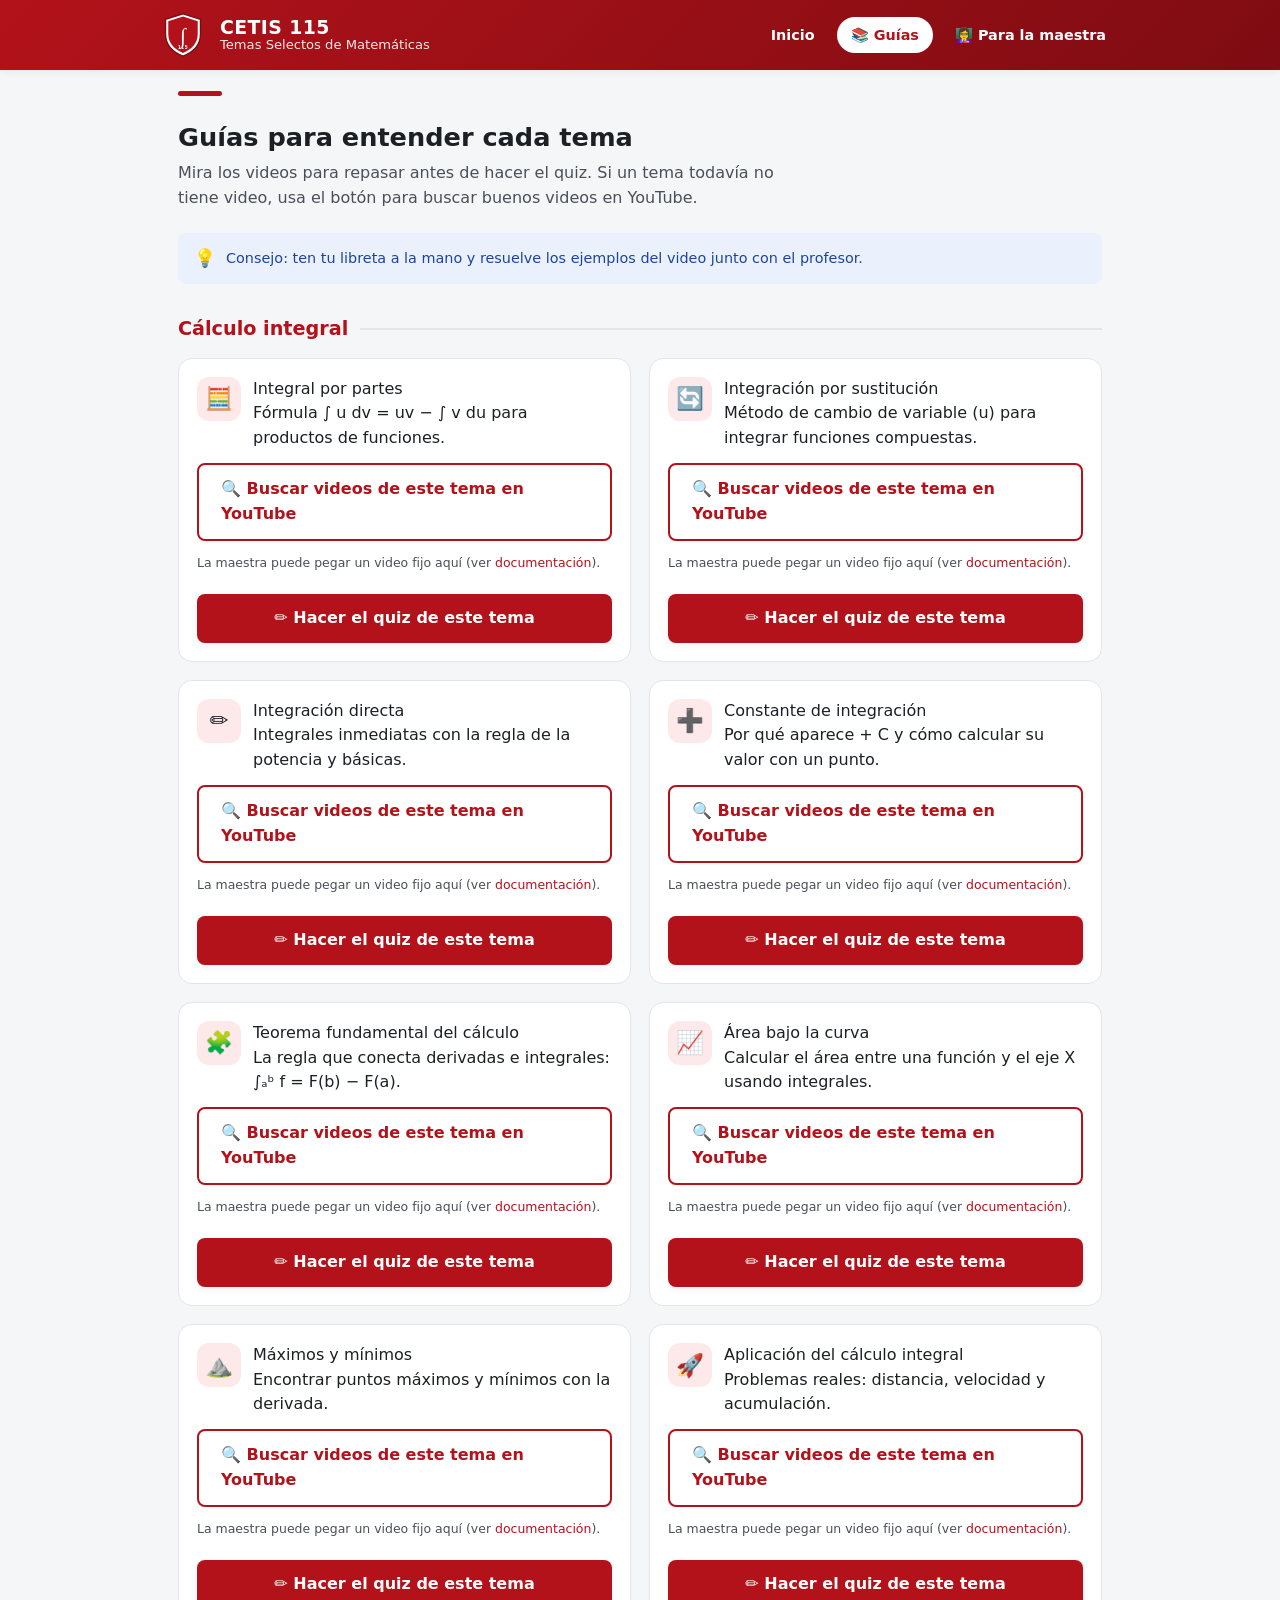
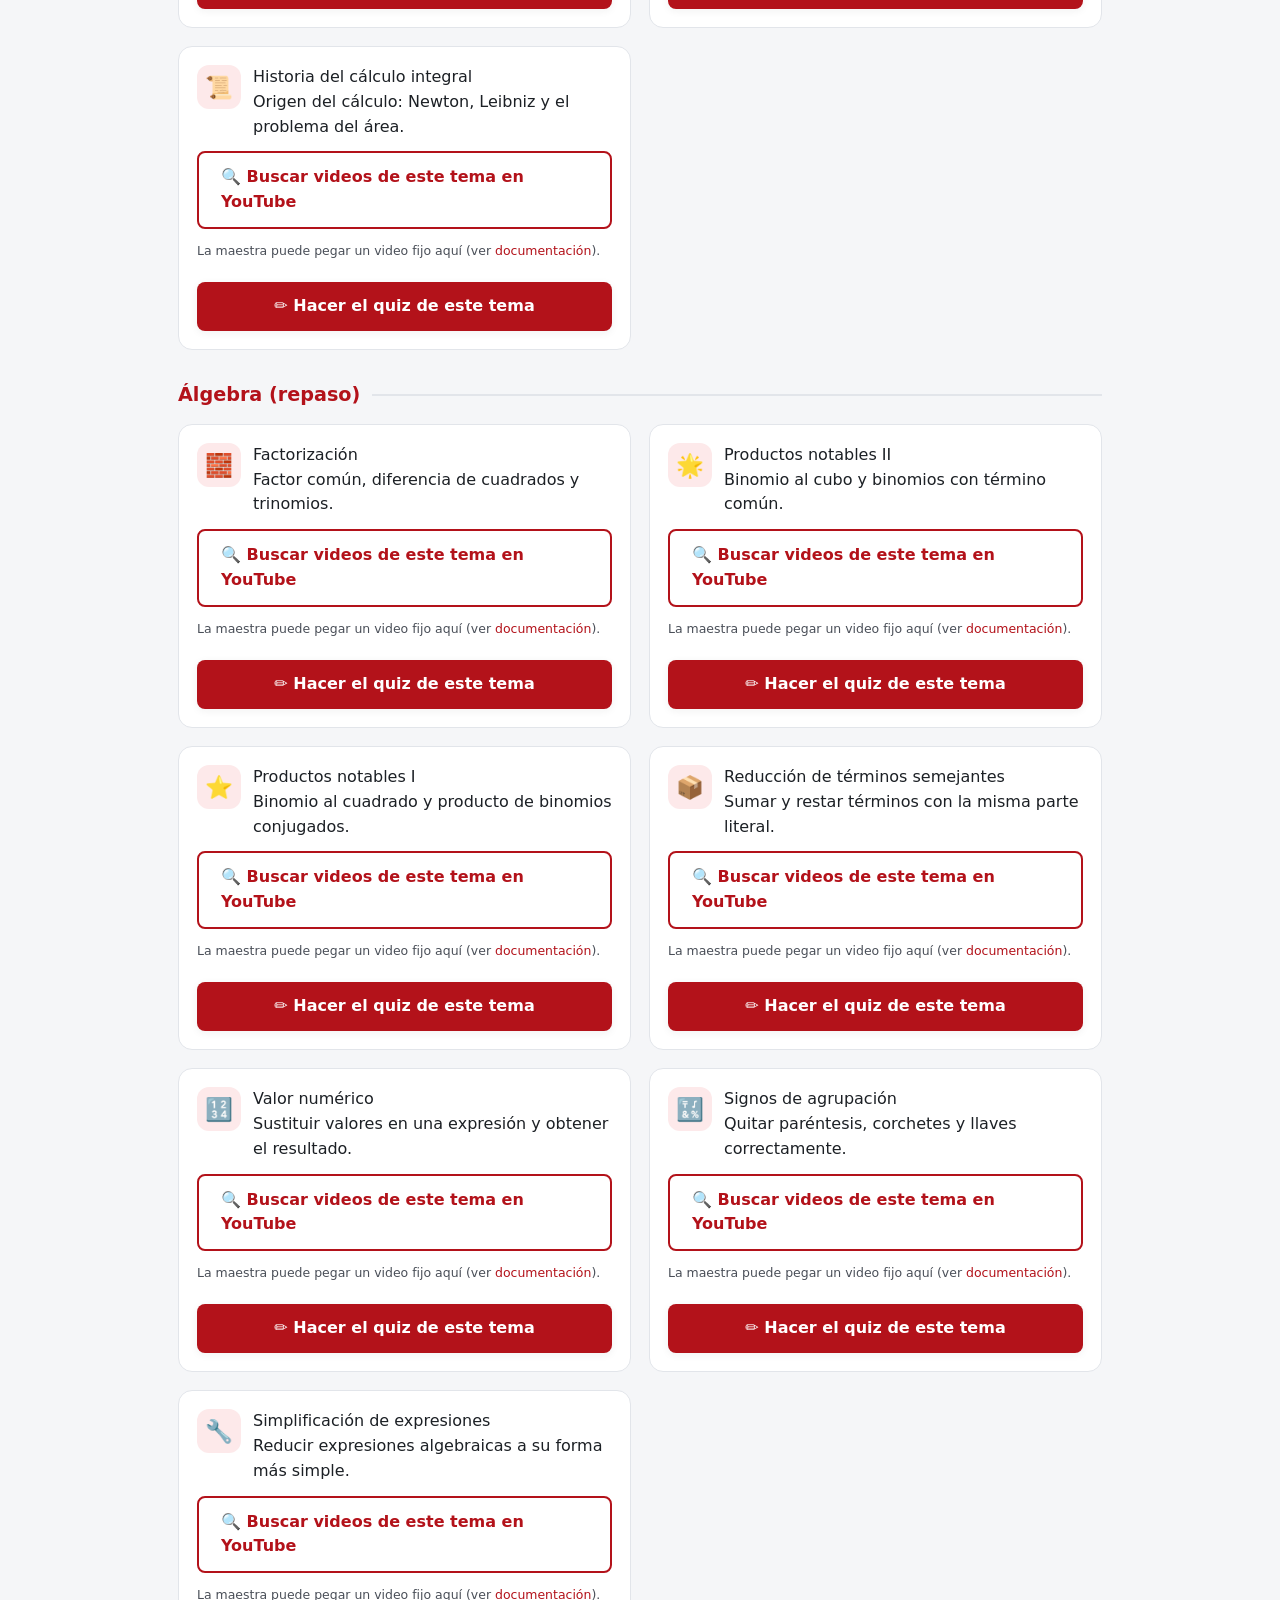
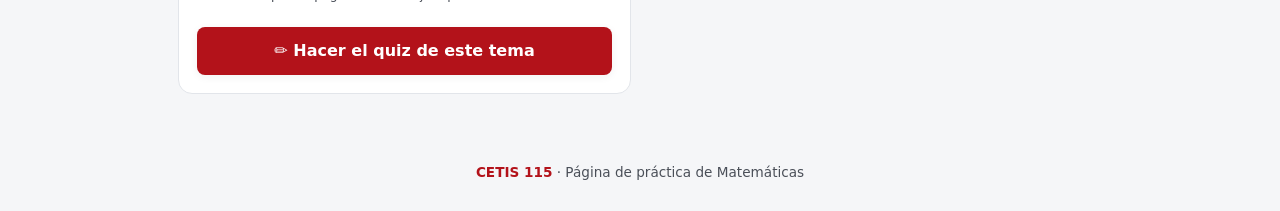
==== pages/guias.html @ 58df0586 "primer commit" ====
<!DOCTYPE html>
<html lang="es">
<head>
  <meta charset="UTF-8">
  <meta name="viewport" content="width=device-width, initial-scale=1.0">
  <title>Guías y videos · CETIS 115</title>
  <link rel="icon" href="../assets/img/logo-cetis.svg">
  <link rel="stylesheet" href="../assets/css/variables.css">
  <link rel="stylesheet" href="../assets/css/base.css">
  <link rel="stylesheet" href="../assets/css/components.css">
  <link rel="stylesheet" href="../assets/css/paginas.css">
</head>
<body>

  <header class="encabezado">
    <div class="contenedor barra">
      <img class="logo" src="../assets/img/logo-cetis.svg" alt="Logo CETIS 115">
      <div class="titulos">
        <div class="nombre-escuela">CETIS 115</div>
        <div class="subtitulo">Temas Selectos de Matemáticas</div>
      </div>
      <nav>
        <a href="../index.html">Inicio</a>
        <a href="guias.html" class="activo">📚 Guías</a>
        <a href="maestra.html">👩‍🏫 Para la maestra</a>
      </nav>
    </div>
  </header>

  <main class="contenedor">
    <div class="titulo-seccion"><span class="marca-roja"></span><br>Guías para entender cada tema</div>
    <p class="subtexto-seccion">Mira los videos para repasar antes de hacer el quiz. Si un tema
       todavía no tiene video, usa el botón para buscar buenos videos en YouTube.</p>

    <div class="aviso aviso-info mt-1" style="margin-bottom:20px">
      <span class="icono">💡</span>
      <span>Consejo: ten tu libreta a la mano y resuelve los ejemplos del video junto con el profesor.</span>
    </div>

    <div id="lista-guias"><!-- se llena con guias.js --></div>
  </main>

  <footer class="pie">
    <p><strong>CETIS 115</strong> · Página de práctica de Matemáticas</p>
  </footer>

  <script src="../assets/js/core/utils.js"></script>
  <script src="../assets/js/core/seguridad.js"></script>
  <script src="../assets/js/core/topics.js"></script>
  <script src="../assets/js/paginas/guias.js"></script>
</body>
</html>
---- assets/css/variables.css ----
/* ===================================================================
   VARIABLES DE DISEÑO — Tema CETIS 115 (rojo y blanco)
   Aquí se cambian TODOS los colores y medidas del sitio.
   Si quieres cambiar el rojo, solo cambia --rojo-cetis.
   =================================================================== */

:root {
  /* ---- Colores institucionales CETIS 115 ---- */
  --rojo-cetis: #B3121A;      /* rojo principal */
  --rojo-oscuro: #7E0C12;     /* rojo para sombras / hover */
  --rojo-claro: #E23A42;      /* rojo para acentos */
  --rojo-suave: #FDE9EA;      /* fondo rosado muy claro */

  --blanco: #FFFFFF;
  --gris-fondo: #F5F6F8;      /* fondo general de la página */
  --gris-borde: #E2E5EA;
  --gris-texto: #4A4F58;
  --negro-texto: #1C2025;

  /* ---- Colores de estado ---- */
  --verde-ok: #1E9E5A;        /* respuesta correcta */
  --verde-suave: #E7F6EE;
  --rojo-error: #D23B3B;      /* respuesta incorrecta */
  --rojo-error-suave: #FBE9E9;
  --amarillo-aviso: #E0A100;
  --azul-info: #2563C9;

  /* ---- Tipografía ---- */
  --fuente: "Segoe UI", "Roboto", system-ui, -apple-system, sans-serif;
  --fuente-titulo: "Segoe UI", "Roboto", system-ui, sans-serif;

  /* ---- Medidas ---- */
  --radio: 14px;          /* esquinas redondeadas */
  --radio-chico: 8px;
  --sombra: 0 6px 22px rgba(28, 32, 37, 0.10);
  --sombra-suave: 0 2px 8px rgba(28, 32, 37, 0.06);
  --max-ancho: 960px;
  --transicion: 0.18s ease;
}
---- assets/css/base.css ----
/* ===================================================================
   ESTILOS BASE — reset y estructura general
   =================================================================== */

* { margin: 0; padding: 0; box-sizing: border-box; }

html { scroll-behavior: smooth; }

body {
  font-family: var(--fuente);
  color: var(--negro-texto);
  background: var(--gris-fondo);
  line-height: 1.55;
  min-height: 100vh;
  -webkit-font-smoothing: antialiased;
}

img { max-width: 100%; display: block; }
a { color: var(--rojo-cetis); text-decoration: none; }
a:hover { text-decoration: underline; }

/* ---- Contenedor central ---- */
.contenedor {
  width: 100%;
  max-width: var(--max-ancho);
  margin: 0 auto;
  padding: 0 18px;
}

/* ====================== ENCABEZADO ====================== */
.encabezado {
  background: var(--rojo-cetis);
  background: linear-gradient(135deg, var(--rojo-cetis), var(--rojo-oscuro));
  color: var(--blanco);
  box-shadow: var(--sombra-suave);
  position: sticky;
  top: 0;
  z-index: 50;
}
.encabezado .barra {
  display: flex;
  align-items: center;
  gap: 14px;
  padding: 12px 0;
}
.encabezado .logo { width: 46px; height: 46px; flex-shrink: 0; }
.encabezado .titulos { line-height: 1.1; }
.encabezado .titulos .nombre-escuela {
  font-size: 1.18rem;
  font-weight: 800;
  letter-spacing: 0.4px;
}
.encabezado .titulos .subtitulo {
  font-size: 0.82rem;
  opacity: 0.9;
}
.encabezado nav {
  margin-left: auto;
  display: flex;
  gap: 8px;
  flex-wrap: wrap;
}
.encabezado nav a {
  color: var(--blanco);
  padding: 7px 14px;
  border-radius: 999px;
  font-size: 0.9rem;
  font-weight: 600;
  transition: background var(--transicion);
}
.encabezado nav a:hover { background: rgba(255,255,255,0.18); text-decoration: none; }
.encabezado nav a.activo { background: var(--blanco); color: var(--rojo-cetis); }

/* ====================== PIE DE PÁGINA ====================== */
.pie {
  text-align: center;
  padding: 28px 18px;
  color: var(--gris-texto);
  font-size: 0.85rem;
  margin-top: 40px;
}
.pie strong { color: var(--rojo-cetis); }

/* ====================== TÍTULOS DE SECCIÓN ====================== */
.titulo-seccion {
  font-size: 1.6rem;
  font-weight: 800;
  color: var(--negro-texto);
  margin: 8px 0 4px;
}
.titulo-seccion .marca-roja {
  display: inline-block;
  width: 44px; height: 5px;
  background: var(--rojo-cetis);
  border-radius: 3px;
  margin-bottom: 10px;
}
.subtexto-seccion {
  color: var(--gris-texto);
  margin-bottom: 22px;
  max-width: 640px;
}

main { padding-top: 28px; padding-bottom: 20px; }

/* ---- Utilidades ---- */
.oculto { display: none !important; }
.centrado { text-align: center; }
.mt-1 { margin-top: 10px; } .mt-2 { margin-top: 20px; } .mt-3 { margin-top: 32px; }
---- assets/css/components.css ----
/* ===================================================================
   COMPONENTES REUTILIZABLES — botones, tarjetas, formularios, etc.
   =================================================================== */

/* ====================== BOTONES ====================== */
.btn {
  display: inline-flex;
  align-items: center;
  justify-content: center;
  gap: 8px;
  font-family: inherit;
  font-size: 1rem;
  font-weight: 700;
  padding: 12px 22px;
  border: none;
  border-radius: var(--radio-chico);
  cursor: pointer;
  transition: transform var(--transicion), background var(--transicion), box-shadow var(--transicion);
  text-decoration: none;
}
.btn:hover { text-decoration: none; transform: translateY(-1px); }
.btn:active { transform: translateY(0); }
.btn:disabled { opacity: 0.5; cursor: not-allowed; transform: none; }

.btn-principal { background: var(--rojo-cetis); color: var(--blanco); box-shadow: var(--sombra-suave); }
.btn-principal:hover { background: var(--rojo-oscuro); }

.btn-secundario { background: var(--blanco); color: var(--rojo-cetis); border: 2px solid var(--rojo-cetis); }
.btn-secundario:hover { background: var(--rojo-suave); }

.btn-claro { background: rgba(255,255,255,0.2); color: var(--blanco); }
.btn-claro:hover { background: rgba(255,255,255,0.32); }

.btn-grande { padding: 15px 30px; font-size: 1.08rem; }
.btn-bloque { width: 100%; }

/* ====================== TARJETAS ====================== */
.tarjeta {
  background: var(--blanco);
  border-radius: var(--radio);
  box-shadow: var(--sombra);
  padding: 24px;
}

/* ---- Cuadrícula de temas (página de inicio) ---- */
.grid-temas {
  display: grid;
  grid-template-columns: repeat(auto-fill, minmax(240px, 1fr));
  gap: 16px;
}
.tarjeta-tema {
  background: var(--blanco);
  border: 1px solid var(--gris-borde);
  border-radius: var(--radio);
  padding: 18px;
  display: flex;
  flex-direction: column;
  gap: 10px;
  cursor: pointer;
  transition: transform var(--transicion), box-shadow var(--transicion), border-color var(--transicion);
  text-decoration: none;
  color: inherit;
  position: relative;
  overflow: hidden;
}
.tarjeta-tema::before {
  content: "";
  position: absolute;
  left: 0; top: 0; bottom: 0;
  width: 6px;
  background: var(--rojo-cetis);
}
.tarjeta-tema:hover {
  transform: translateY(-3px);
  box-shadow: var(--sombra);
  border-color: var(--rojo-claro);
  text-decoration: none;
}
.tarjeta-tema .icono-tema {
  width: 46px; height: 46px;
  display: flex; align-items: center; justify-content: center;
  background: var(--rojo-suave);
  border-radius: 12px;
  font-size: 1.5rem;
}
.tarjeta-tema .nombre-tema { font-weight: 800; font-size: 1.05rem; line-height: 1.25; }
.tarjeta-tema .desc-tema { font-size: 0.85rem; color: var(--gris-texto); flex-grow: 1; }
.tarjeta-tema .pie-tema {
  display: flex; align-items: center; justify-content: space-between;
  font-size: 0.8rem; color: var(--gris-texto);
  border-top: 1px solid var(--gris-borde);
  padding-top: 10px;
}
.tarjeta-tema .num-preguntas {
  background: var(--rojo-suave); color: var(--rojo-cetis);
  font-weight: 700; padding: 2px 10px; border-radius: 999px;
}

/* ---- Separador de unidad ---- */
.titulo-unidad {
  display: flex; align-items: center; gap: 12px;
  font-size: 1.2rem; font-weight: 800; color: var(--rojo-cetis);
  margin: 30px 0 14px;
}
.titulo-unidad .linea { flex-grow: 1; height: 2px; background: var(--gris-borde); }

/* ====================== FORMULARIOS ====================== */
.campo { margin-bottom: 16px; }
.campo label { display: block; font-weight: 700; font-size: 0.9rem; margin-bottom: 6px; }
.campo input[type="text"],
.campo select {
  width: 100%;
  font-family: inherit;
  font-size: 1rem;
  padding: 12px 14px;
  border: 2px solid var(--gris-borde);
  border-radius: var(--radio-chico);
  background: var(--blanco);
  transition: border-color var(--transicion);
}
.campo input[type="text"]:focus,
.campo select:focus { outline: none; border-color: var(--rojo-cetis); }

/* ====================== INSIGNIAS / AVISOS ====================== */
.insignia {
  display: inline-flex; align-items: center; gap: 6px;
  font-size: 0.78rem; font-weight: 700;
  padding: 3px 10px; border-radius: 999px;
}
.insignia-roja { background: var(--rojo-suave); color: var(--rojo-cetis); }
.insignia-verde { background: var(--verde-suave); color: var(--verde-ok); }
.insignia-gris { background: var(--gris-borde); color: var(--gris-texto); }

.aviso {
  border-radius: var(--radio-chico);
  padding: 14px 16px;
  font-size: 0.9rem;
  display: flex; gap: 10px; align-items: flex-start;
}
.aviso-info { background: #EAF1FC; color: #1B459B; }
.aviso-amarillo { background: #FFF6E0; color: #8A6300; }
.aviso .icono { font-size: 1.1rem; line-height: 1.3; }

/* ====================== RESPONSIVO ====================== */
@media (max-width: 600px) {
  .encabezado .titulos .nombre-escuela { font-size: 1rem; }
  .encabezado nav { width: 100%; margin-left: 0; justify-content: center; margin-top: 6px; }
  .encabezado .barra { flex-wrap: wrap; }
  .titulo-seccion { font-size: 1.35rem; }
  .grid-temas { grid-template-columns: 1fr; }
}
---- assets/css/paginas.css ----
/* ===================================================================
   ESTILOS DE PÁGINAS · Inicio (hero), Guías y Panel de la maestra
   =================================================================== */

/* ====================== HERO (inicio) ====================== */
.hero {
  background: linear-gradient(135deg, var(--rojo-cetis), var(--rojo-oscuro));
  color: var(--blanco);
  border-radius: var(--radio);
  padding: 36px 30px;
  margin-bottom: 26px;
  display: flex; align-items: center; gap: 24px;
  box-shadow: var(--sombra);
}
.hero .hero-texto { flex: 1; }
.hero h1 { font-size: 2rem; font-weight: 800; line-height: 1.15; }
.hero p { opacity: 0.95; margin-top: 8px; max-width: 540px; }
.hero .hero-acciones { margin-top: 18px; display: flex; gap: 10px; flex-wrap: wrap; }
.hero .hero-logo { width: 120px; flex-shrink: 0; }

.buscador-caja { position: relative; margin: 4px 0 22px; }
.buscador-caja input {
  width: 100%; font-size: 1rem; padding: 14px 16px 14px 44px;
  border: 2px solid var(--gris-borde); border-radius: 999px; background: var(--blanco);
}
.buscador-caja input:focus { outline: none; border-color: var(--rojo-cetis); }
.buscador-caja .lupa { position: absolute; left: 16px; top: 50%; transform: translateY(-50%); opacity: .5; }

/* ====================== GUÍAS ====================== */
.grid-guias { display: grid; grid-template-columns: repeat(auto-fill, minmax(300px, 1fr)); gap: 18px; }
.guia-card {
  background: var(--blanco); border: 1px solid var(--gris-borde);
  border-radius: var(--radio); padding: 18px; display: flex; flex-direction: column; gap: 12px;
  transition: box-shadow var(--transicion);
}
.guia-card.resaltado { border-color: var(--rojo-cetis); box-shadow: 0 0 0 3px var(--rojo-suave); }
.guia-cabecera { display: flex; gap: 12px; align-items: flex-start; }
.guia-cabecera .icono-tema { width: 44px; height: 44px; font-size: 1.4rem; flex-shrink: 0;
  display: flex; align-items: center; justify-content: center; background: var(--rojo-suave); border-radius: 12px; }
.video-embed { position: relative; padding-bottom: 56.25%; height: 0; border-radius: var(--radio-chico); overflow: hidden; background:#000; }
.video-embed iframe { position: absolute; top: 0; left: 0; width: 100%; height: 100%; border: 0; }
.nota-video { font-size: 0.78rem; color: var(--gris-texto); }

/* ====================== PANEL MAESTRA ====================== */
.aviso-verde-fuerte { background: var(--verde-suave); color: #14653A; border: 1px solid var(--verde-ok);
  border-radius: var(--radio-chico); padding: 14px 16px; display: flex; gap: 10px; }
.aviso-rojo-fuerte { background: var(--rojo-error-suave); color: #8A1C1C; border: 1px solid var(--rojo-error);
  border-radius: var(--radio-chico); padding: 14px 16px; display: flex; gap: 10px; }
.aviso-verde-fuerte .icono, .aviso-rojo-fuerte .icono { font-size: 1.2rem; }

.grid-2 { display: grid; grid-template-columns: 1fr 1fr; gap: 14px; }
.btn-mini { padding: 5px 12px; font-size: 0.82rem; }

table.tabla-temas { width: 100%; border-collapse: collapse; margin-top: 8px; }
table.tabla-temas td { padding: 9px 8px; border-bottom: 1px solid var(--gris-borde); font-size: 0.92rem; }
table.tabla-temas td:nth-child(2), table.tabla-temas td:nth-child(3) { text-align: center; width: 70px; }
table.tabla-temas tr.fila-unidad td { background: var(--rojo-suave); color: var(--rojo-cetis); font-weight: 800; font-size: 0.82rem; text-transform: uppercase; letter-spacing: .5px; }

.paso { display: flex; gap: 14px; margin-bottom: 14px; }
.paso .num { width: 32px; height: 32px; flex-shrink: 0; background: var(--rojo-cetis); color: #fff;
  border-radius: 50%; display: flex; align-items: center; justify-content: center; font-weight: 800; }
.paso .txt { font-size: 0.95rem; }

@media (max-width: 600px) {
  .hero { flex-direction: column; text-align: center; padding: 26px 20px; }
  .hero .hero-logo { width: 90px; }
  .hero h1 { font-size: 1.5rem; }
  .grid-2 { grid-template-columns: 1fr; }
}
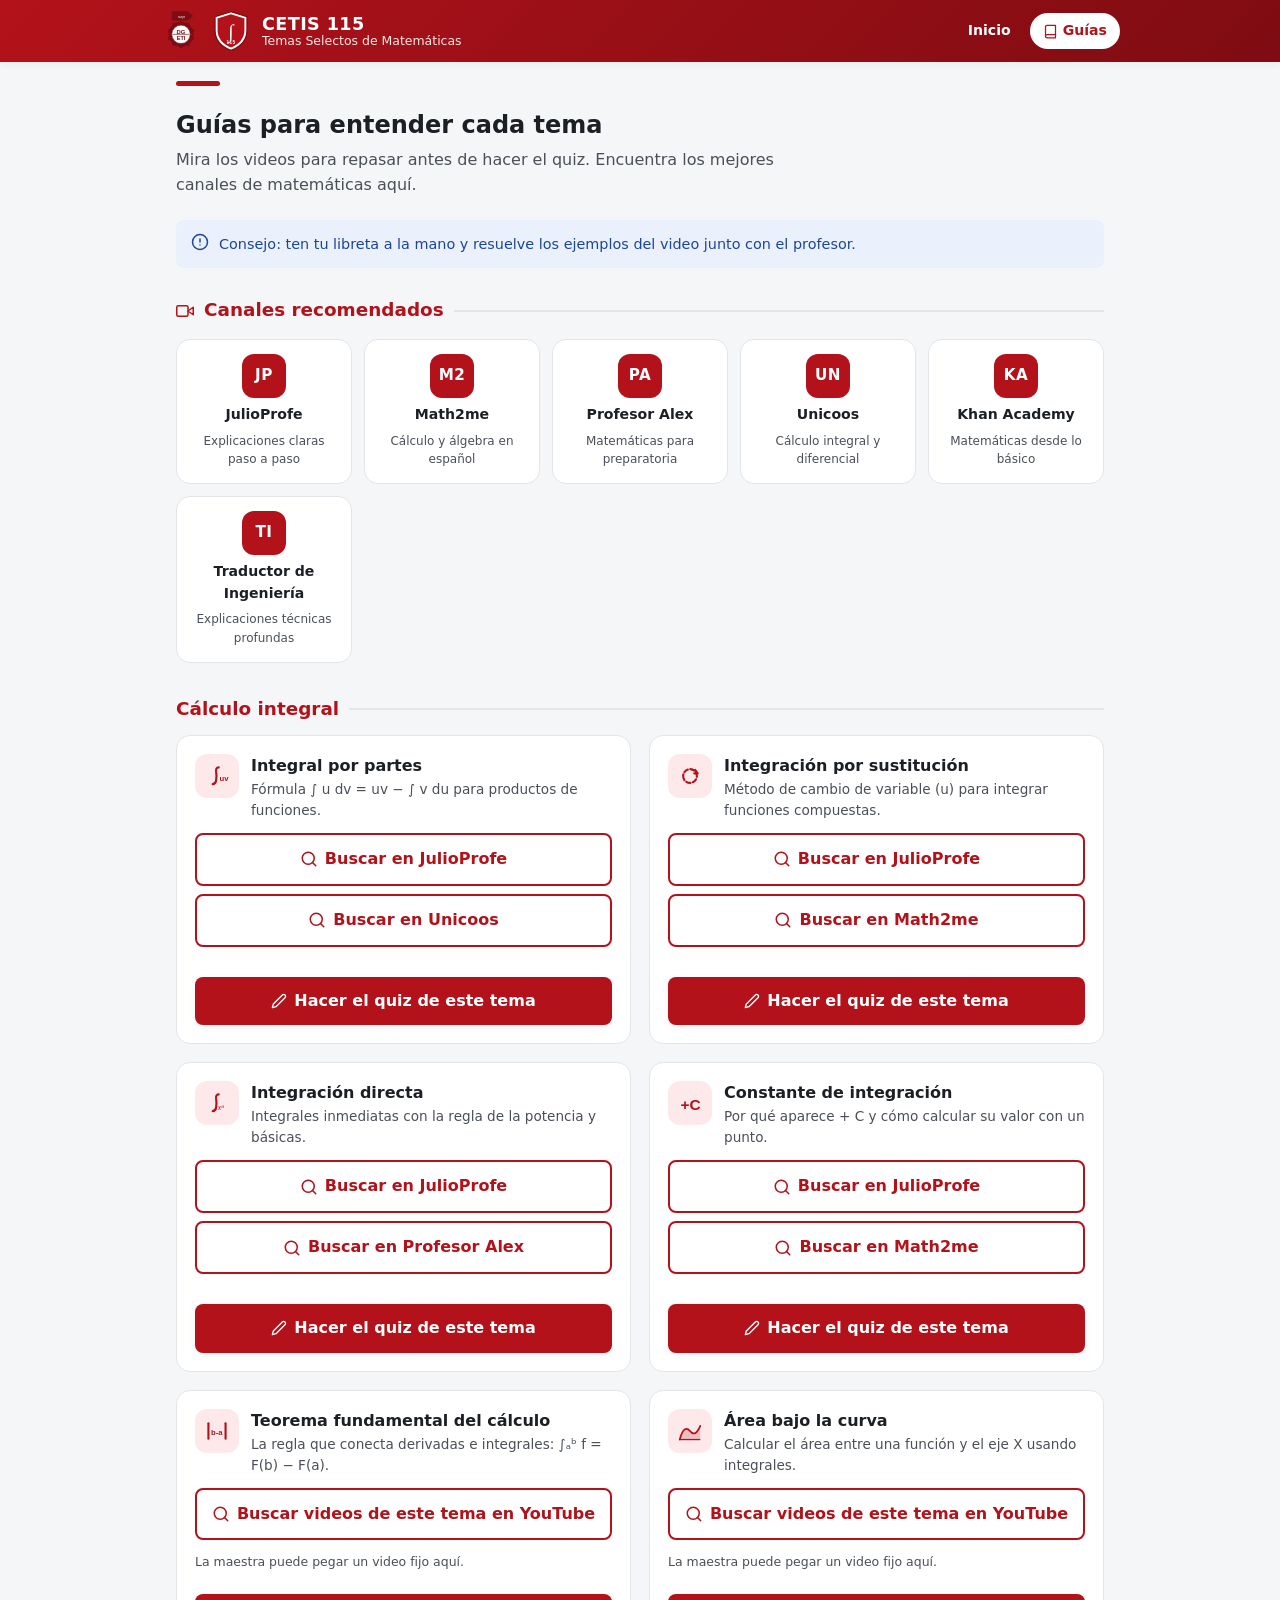
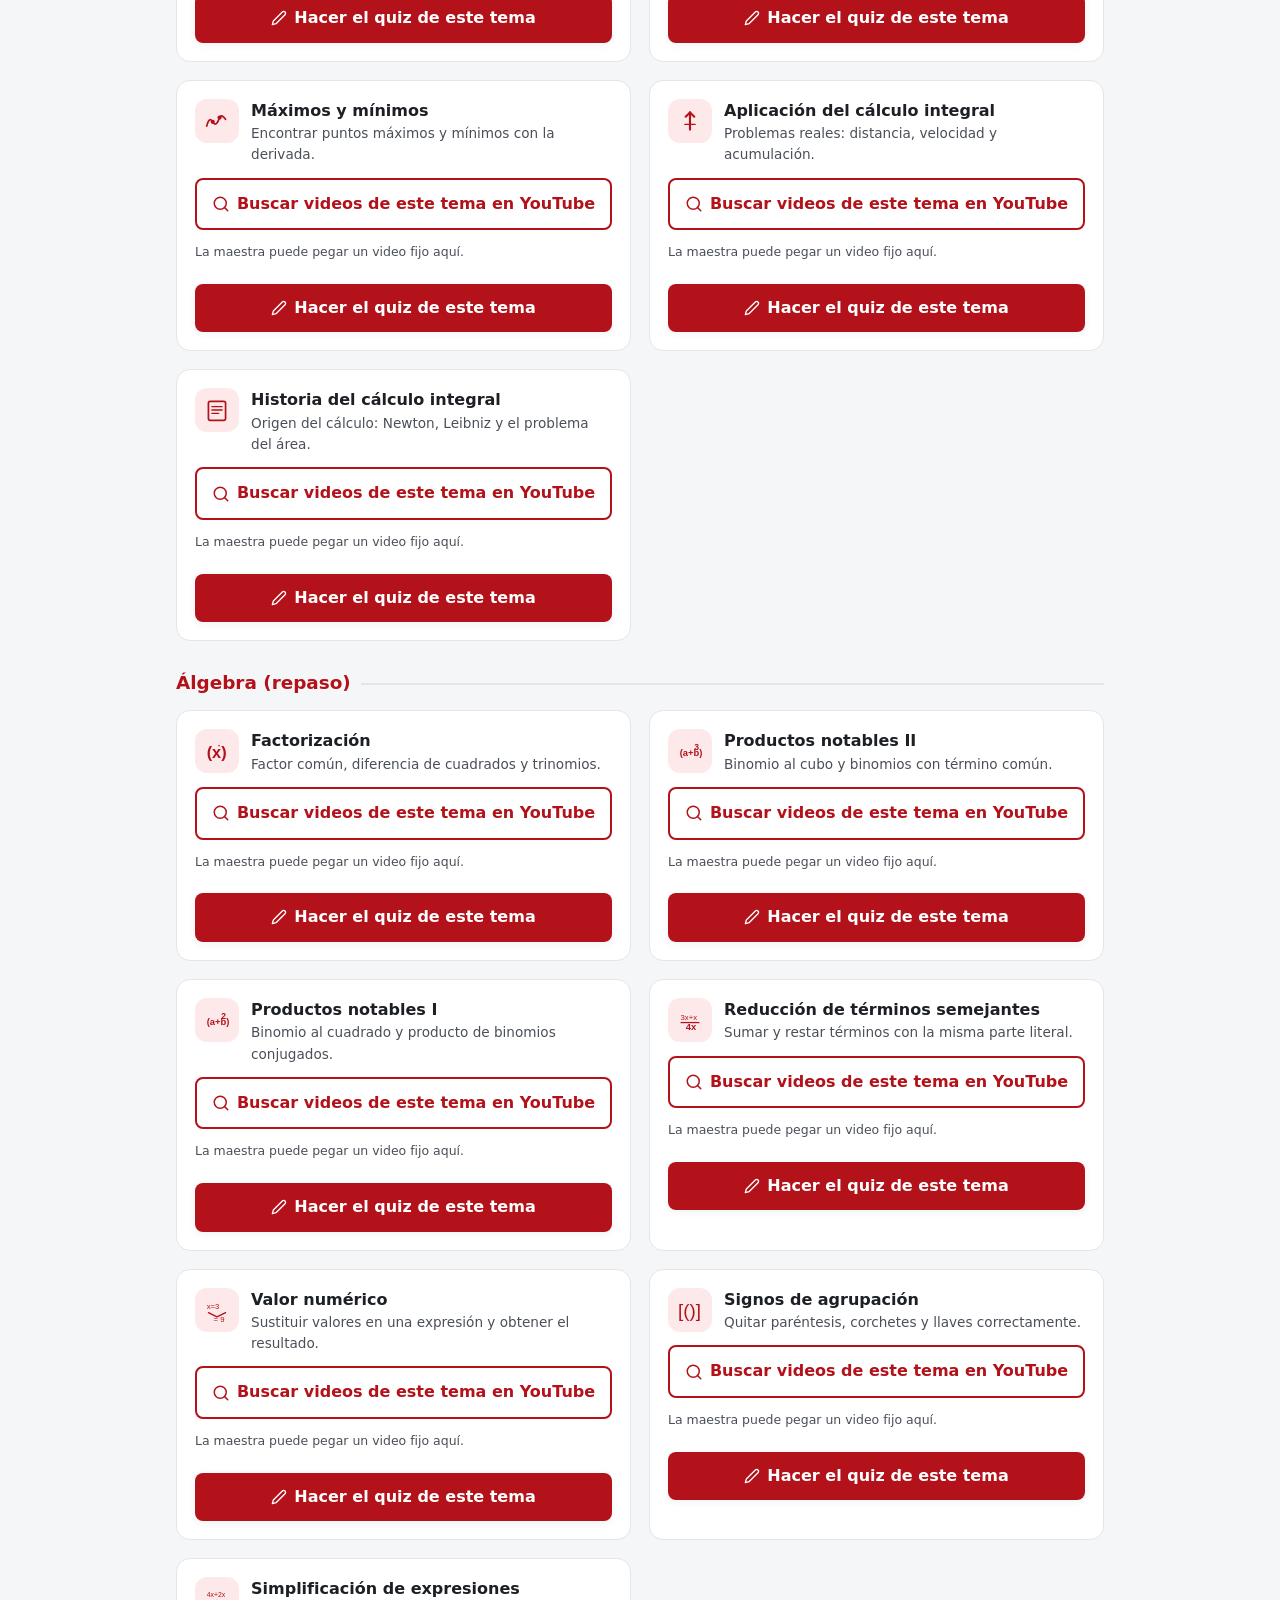
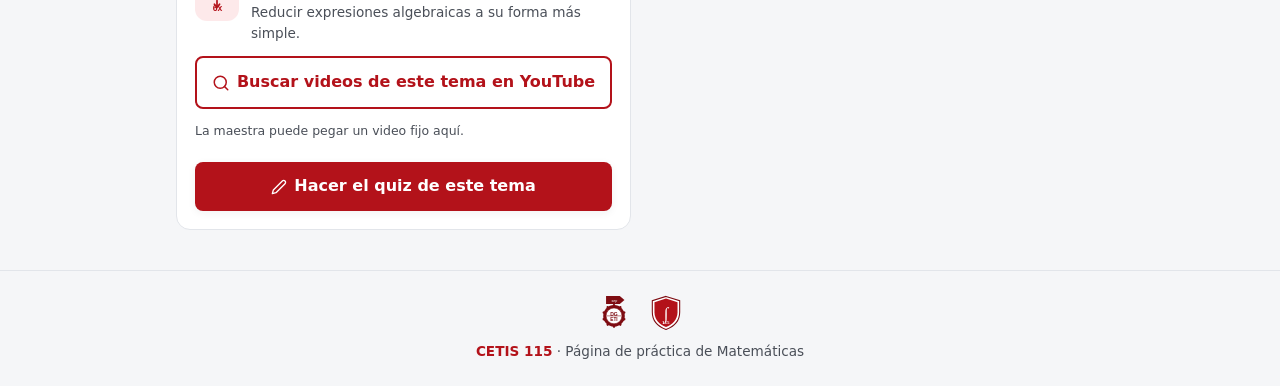
==== commit f018595f: "fix: anti imágenes obsenass" ====
--- a/pages/guias.html
+++ b/pages/guias.html
@@ -14,36 +14,88 @@
 
   <header class="encabezado">
     <div class="contenedor barra">
-      <img class="logo" src="../assets/img/logo-cetis.svg" alt="Logo CETIS 115">
+      <div class="logos-header">
+        <img class="logo" src="../assets/img/logo-dgeti.svg" alt="Logo DGETI-SEP">
+        <img class="logo" src="../assets/img/logo-cetis.svg" alt="Logo CETIS 115">
+      </div>
       <div class="titulos">
         <div class="nombre-escuela">CETIS 115</div>
         <div class="subtitulo">Temas Selectos de Matemáticas</div>
       </div>
       <nav>
         <a href="../index.html">Inicio</a>
-        <a href="guias.html" class="activo">📚 Guías</a>
-        <a href="maestra.html">👩‍🏫 Para la maestra</a>
+        <a href="guias.html" class="activo">
+          <svg width="15" height="15" viewBox="0 0 24 24" fill="none" stroke="currentColor" stroke-width="2" stroke-linecap="round" stroke-linejoin="round" aria-hidden="true"><path d="M4 19.5A2.5 2.5 0 0 1 6.5 17H20"/><path d="M6.5 2H20v20H6.5A2.5 2.5 0 0 1 4 19.5v-15A2.5 2.5 0 0 1 6.5 2z"/></svg>
+          Guías
+        </a>
       </nav>
     </div>
   </header>
 
   <main class="contenedor">
     <div class="titulo-seccion"><span class="marca-roja"></span><br>Guías para entender cada tema</div>
-    <p class="subtexto-seccion">Mira los videos para repasar antes de hacer el quiz. Si un tema
-       todavía no tiene video, usa el botón para buscar buenos videos en YouTube.</p>
+    <p class="subtexto-seccion">Mira los videos para repasar antes de hacer el quiz. Encuentra los mejores canales de matemáticas aquí.</p>
 
     <div class="aviso aviso-info mt-1" style="margin-bottom:20px">
-      <span class="icono">💡</span>
+      <span class="icono-aviso">
+        <svg width="18" height="18" viewBox="0 0 24 24" fill="none" stroke="currentColor" stroke-width="2" stroke-linecap="round" stroke-linejoin="round" aria-hidden="true"><circle cx="12" cy="12" r="10"/><line x1="12" y1="8" x2="12" y2="12"/><line x1="12" y1="16" x2="12.01" y2="16"/></svg>
+      </span>
       <span>Consejo: ten tu libreta a la mano y resuelve los ejemplos del video junto con el profesor.</span>
     </div>
+
+    <!-- CANALES RECOMENDADOS -->
+    <section class="canales-section">
+      <div class="titulo-unidad">
+        <svg width="18" height="18" viewBox="0 0 24 24" fill="none" stroke="var(--rojo-cetis)" stroke-width="2" stroke-linecap="round" stroke-linejoin="round" aria-hidden="true"><polygon points="23 7 16 12 23 17 23 7"/><rect x="1" y="5" width="15" height="14" rx="2"/></svg>
+        Canales recomendados
+        <span class="linea"></span>
+      </div>
+      <div class="grid-canales">
+        <a class="canal-card" href="https://www.youtube.com/@julioprofe" target="_blank" rel="noopener">
+          <div class="canal-ico">JP</div>
+          <div class="canal-nombre">JulioProfe</div>
+          <div class="canal-desc">Explicaciones claras paso a paso</div>
+        </a>
+        <a class="canal-card" href="https://www.youtube.com/@math2me" target="_blank" rel="noopener">
+          <div class="canal-ico">M2</div>
+          <div class="canal-nombre">Math2me</div>
+          <div class="canal-desc">Cálculo y álgebra en español</div>
+        </a>
+        <a class="canal-card" href="https://www.youtube.com/@MatematicasprofeAlex" target="_blank" rel="noopener">
+          <div class="canal-ico">PA</div>
+          <div class="canal-nombre">Profesor Alex</div>
+          <div class="canal-desc">Matemáticas para preparatoria</div>
+        </a>
+        <a class="canal-card" href="https://www.youtube.com/@unicoos" target="_blank" rel="noopener">
+          <div class="canal-ico">UN</div>
+          <div class="canal-nombre">Unicoos</div>
+          <div class="canal-desc">Cálculo integral y diferencial</div>
+        </a>
+        <a class="canal-card" href="https://www.youtube.com/@KhanAcademyEspanol" target="_blank" rel="noopener">
+          <div class="canal-ico">KA</div>
+          <div class="canal-nombre">Khan Academy</div>
+          <div class="canal-desc">Matemáticas desde lo básico</div>
+        </a>
+        <a class="canal-card" href="https://www.youtube.com/@ElTraductordeIngenieria" target="_blank" rel="noopener">
+          <div class="canal-ico">TI</div>
+          <div class="canal-nombre">Traductor de Ingeniería</div>
+          <div class="canal-desc">Explicaciones técnicas profundas</div>
+        </a>
+      </div>
+    </section>
 
     <div id="lista-guias"><!-- se llena con guias.js --></div>
   </main>
 
   <footer class="pie">
+    <div class="pie-logos">
+      <img src="../assets/img/logo-dgeti.svg" alt="DGETI" height="36">
+      <img src="../assets/img/logo-cetis.svg" alt="CETIS 115" height="36">
+    </div>
     <p><strong>CETIS 115</strong> · Página de práctica de Matemáticas</p>
   </footer>
 
+  <script src="../assets/js/core/icons.js"></script>
   <script src="../assets/js/core/utils.js"></script>
   <script src="../assets/js/core/seguridad.js"></script>
   <script src="../assets/js/core/topics.js"></script>
--- a/assets/css/base.css
+++ b/assets/css/base.css
@@ -24,12 +24,11 @@
   width: 100%;
   max-width: var(--max-ancho);
   margin: 0 auto;
-  padding: 0 18px;
+  padding: 0 16px;
 }
 
 /* ====================== ENCABEZADO ====================== */
 .encabezado {
-  background: var(--rojo-cetis);
   background: linear-gradient(135deg, var(--rojo-cetis), var(--rojo-oscuro));
   color: var(--blanco);
   box-shadow: var(--sombra-suave);
@@ -40,50 +39,74 @@
 .encabezado .barra {
   display: flex;
   align-items: center;
-  gap: 14px;
-  padding: 12px 0;
+  gap: 10px;
+  padding: 10px 0;
+  flex-wrap: wrap;
 }
-.encabezado .logo { width: 46px; height: 46px; flex-shrink: 0; }
-.encabezado .titulos { line-height: 1.1; }
+.logos-header {
+  display: flex;
+  align-items: center;
+  gap: 8px;
+  flex-shrink: 0;
+}
+.encabezado .logo { width: 42px; height: 42px; flex-shrink: 0; }
+.encabezado .titulos { line-height: 1.15; flex: 1; min-width: 0; }
 .encabezado .titulos .nombre-escuela {
-  font-size: 1.18rem;
+  font-size: 1.1rem;
   font-weight: 800;
   letter-spacing: 0.4px;
+  white-space: nowrap;
 }
 .encabezado .titulos .subtitulo {
-  font-size: 0.82rem;
+  font-size: 0.78rem;
   opacity: 0.9;
+  white-space: nowrap;
+  overflow: hidden;
+  text-overflow: ellipsis;
 }
 .encabezado nav {
   margin-left: auto;
   display: flex;
-  gap: 8px;
+  gap: 6px;
   flex-wrap: wrap;
+  align-items: center;
 }
 .encabezado nav a {
   color: var(--blanco);
-  padding: 7px 14px;
+  padding: 7px 13px;
   border-radius: 999px;
-  font-size: 0.9rem;
+  font-size: 0.88rem;
   font-weight: 600;
   transition: background var(--transicion);
+  display: flex;
+  align-items: center;
+  gap: 5px;
 }
 .encabezado nav a:hover { background: rgba(255,255,255,0.18); text-decoration: none; }
 .encabezado nav a.activo { background: var(--blanco); color: var(--rojo-cetis); }
+.encabezado nav a svg { flex-shrink: 0; }
 
 /* ====================== PIE DE PÁGINA ====================== */
 .pie {
   text-align: center;
-  padding: 28px 18px;
+  padding: 24px 16px;
   color: var(--gris-texto);
   font-size: 0.85rem;
   margin-top: 40px;
+  border-top: 1px solid var(--gris-borde);
 }
 .pie strong { color: var(--rojo-cetis); }
+.pie-logos {
+  display: flex;
+  align-items: center;
+  justify-content: center;
+  gap: 16px;
+  margin-bottom: 10px;
+}
 
 /* ====================== TÍTULOS DE SECCIÓN ====================== */
 .titulo-seccion {
-  font-size: 1.6rem;
+  font-size: 1.5rem;
   font-weight: 800;
   color: var(--negro-texto);
   margin: 8px 0 4px;
@@ -101,9 +124,33 @@
   max-width: 640px;
 }
 
-main { padding-top: 28px; padding-bottom: 20px; }
+main { padding-top: 24px; padding-bottom: 20px; }
 
 /* ---- Utilidades ---- */
 .oculto { display: none !important; }
 .centrado { text-align: center; }
-.mt-1 { margin-top: 10px; } .mt-2 { margin-top: 20px; } .mt-3 { margin-top: 32px; }
+.mt-1 { margin-top: 10px; }
+.mt-2 { margin-top: 20px; }
+.mt-3 { margin-top: 32px; }
+
+/* Icono aviso inline */
+.icono-aviso { display: inline-flex; align-items: center; flex-shrink: 0; }
+
+/* ====================== RESPONSIVO ====================== */
+@media (max-width: 640px) {
+  .encabezado .barra {
+    padding: 8px 0;
+    gap: 8px;
+  }
+  .encabezado .logo { width: 36px; height: 36px; }
+  .encabezado .titulos .nombre-escuela { font-size: 0.98rem; }
+  .encabezado .titulos .subtitulo { display: none; }
+  .encabezado nav { margin-left: auto; }
+  .titulo-seccion { font-size: 1.3rem; }
+}
+
+@media (max-width: 400px) {
+  .encabezado .logo { width: 30px; height: 30px; }
+  .encabezado .titulos .nombre-escuela { font-size: 0.9rem; }
+  .encabezado nav a { padding: 6px 10px; font-size: 0.82rem; }
+}
--- a/assets/css/components.css
+++ b/assets/css/components.css
@@ -1,5 +1,5 @@
 /* ===================================================================
-   COMPONENTES REUTILIZABLES — botones, tarjetas, formularios, etc.
+   COMPONENTES REUTILIZABLES — botones, tarjetas, buscador, etc.
    =================================================================== */
 
 /* ====================== BOTONES ====================== */
@@ -7,31 +7,33 @@
   display: inline-flex;
   align-items: center;
   justify-content: center;
-  gap: 8px;
+  gap: 7px;
   font-family: inherit;
   font-size: 1rem;
   font-weight: 700;
-  padding: 12px 22px;
+  padding: 12px 20px;
   border: none;
   border-radius: var(--radio-chico);
   cursor: pointer;
   transition: transform var(--transicion), background var(--transicion), box-shadow var(--transicion);
   text-decoration: none;
+  white-space: nowrap;
 }
 .btn:hover { text-decoration: none; transform: translateY(-1px); }
 .btn:active { transform: translateY(0); }
 .btn:disabled { opacity: 0.5; cursor: not-allowed; transform: none; }
-
-.btn-principal { background: var(--rojo-cetis); color: var(--blanco); box-shadow: var(--sombra-suave); }
-.btn-principal:hover { background: var(--rojo-oscuro); }
+.btn svg { flex-shrink: 0; }
+
+.btn-principal  { background: var(--rojo-cetis); color: var(--blanco); box-shadow: var(--sombra-suave); }
+.btn-principal:hover  { background: var(--rojo-oscuro); }
 
 .btn-secundario { background: var(--blanco); color: var(--rojo-cetis); border: 2px solid var(--rojo-cetis); }
 .btn-secundario:hover { background: var(--rojo-suave); }
 
-.btn-claro { background: rgba(255,255,255,0.2); color: var(--blanco); }
+.btn-claro      { background: rgba(255,255,255,0.2); color: var(--blanco); }
 .btn-claro:hover { background: rgba(255,255,255,0.32); }
 
-.btn-grande { padding: 15px 30px; font-size: 1.08rem; }
+.btn-grande { padding: 14px 28px; font-size: 1.05rem; }
 .btn-bloque { width: 100%; }
 
 /* ====================== TARJETAS ====================== */
@@ -39,20 +41,20 @@
   background: var(--blanco);
   border-radius: var(--radio);
   box-shadow: var(--sombra);
-  padding: 24px;
-}
-
-/* ---- Cuadrícula de temas (página de inicio) ---- */
+  padding: 22px;
+}
+
+/* ---- Cuadrícula de temas ---- */
 .grid-temas {
   display: grid;
-  grid-template-columns: repeat(auto-fill, minmax(240px, 1fr));
-  gap: 16px;
+  grid-template-columns: repeat(auto-fill, minmax(220px, 1fr));
+  gap: 14px;
 }
 .tarjeta-tema {
   background: var(--blanco);
   border: 1px solid var(--gris-borde);
   border-radius: var(--radio);
-  padding: 18px;
+  padding: 16px;
   display: flex;
   flex-direction: column;
   gap: 10px;
@@ -67,7 +69,7 @@
   content: "";
   position: absolute;
   left: 0; top: 0; bottom: 0;
-  width: 6px;
+  width: 5px;
   background: var(--rojo-cetis);
 }
 .tarjeta-tema:hover {
@@ -81,28 +83,52 @@
   display: flex; align-items: center; justify-content: center;
   background: var(--rojo-suave);
   border-radius: 12px;
-  font-size: 1.5rem;
-}
-.tarjeta-tema .nombre-tema { font-weight: 800; font-size: 1.05rem; line-height: 1.25; }
-.tarjeta-tema .desc-tema { font-size: 0.85rem; color: var(--gris-texto); flex-grow: 1; }
+  flex-shrink: 0;
+}
+.tarjeta-tema .nombre-tema { font-weight: 800; font-size: 1rem; line-height: 1.25; }
+.tarjeta-tema .desc-tema   { font-size: 0.84rem; color: var(--gris-texto); flex-grow: 1; }
 .tarjeta-tema .pie-tema {
   display: flex; align-items: center; justify-content: space-between;
   font-size: 0.8rem; color: var(--gris-texto);
   border-top: 1px solid var(--gris-borde);
-  padding-top: 10px;
+  padding-top: 9px;
 }
 .tarjeta-tema .num-preguntas {
   background: var(--rojo-suave); color: var(--rojo-cetis);
   font-weight: 700; padding: 2px 10px; border-radius: 999px;
 }
 
+/* ---- Estrella unidad ---- */
+.estrella-unidad { display: inline-flex; align-items: center; vertical-align: middle; margin-right: 4px; }
+
 /* ---- Separador de unidad ---- */
 .titulo-unidad {
-  display: flex; align-items: center; gap: 12px;
-  font-size: 1.2rem; font-weight: 800; color: var(--rojo-cetis);
-  margin: 30px 0 14px;
+  display: flex; align-items: center; gap: 10px;
+  font-size: 1.15rem; font-weight: 800; color: var(--rojo-cetis);
+  margin: 28px 0 12px;
 }
 .titulo-unidad .linea { flex-grow: 1; height: 2px; background: var(--gris-borde); }
+
+/* ====================== BUSCADOR ====================== */
+.buscador-caja { position: relative; margin: 4px 0 22px; }
+.buscador-caja input {
+  width: 100%;
+  font-size: 1rem;
+  padding: 13px 16px 13px 46px;
+  border: 2px solid var(--gris-borde);
+  border-radius: 999px;
+  background: var(--blanco);
+  -webkit-appearance: none;
+}
+.buscador-caja input:focus { outline: none; border-color: var(--rojo-cetis); }
+.buscador-caja .lupa {
+  position: absolute;
+  left: 15px; top: 50%;
+  transform: translateY(-50%);
+  opacity: .55;
+  display: flex; align-items: center;
+  pointer-events: none;
+}
 
 /* ====================== FORMULARIOS ====================== */
 .campo { margin-bottom: 16px; }
@@ -117,35 +143,100 @@
   border-radius: var(--radio-chico);
   background: var(--blanco);
   transition: border-color var(--transicion);
+  -webkit-appearance: none;
 }
 .campo input[type="text"]:focus,
 .campo select:focus { outline: none; border-color: var(--rojo-cetis); }
 
 /* ====================== INSIGNIAS / AVISOS ====================== */
 .insignia {
-  display: inline-flex; align-items: center; gap: 6px;
+  display: inline-flex; align-items: center; gap: 5px;
   font-size: 0.78rem; font-weight: 700;
   padding: 3px 10px; border-radius: 999px;
 }
-.insignia-roja { background: var(--rojo-suave); color: var(--rojo-cetis); }
+.insignia-roja  { background: var(--rojo-suave); color: var(--rojo-cetis); }
 .insignia-verde { background: var(--verde-suave); color: var(--verde-ok); }
-.insignia-gris { background: var(--gris-borde); color: var(--gris-texto); }
+.insignia-gris  { background: var(--gris-borde);  color: var(--gris-texto); }
 
 .aviso {
   border-radius: var(--radio-chico);
-  padding: 14px 16px;
+  padding: 13px 15px;
   font-size: 0.9rem;
   display: flex; gap: 10px; align-items: flex-start;
 }
-.aviso-info { background: #EAF1FC; color: #1B459B; }
+.aviso-info    { background: #EAF1FC; color: #1B459B; }
 .aviso-amarillo { background: #FFF6E0; color: #8A6300; }
-.aviso .icono { font-size: 1.1rem; line-height: 1.3; }
+.aviso .icono  { font-size: 1.1rem; line-height: 1.3; }
+
+/* ====================== PUNTOS DE DIFICULTAD ====================== */
+.dif-punto {
+  display: inline-block;
+  width: 10px; height: 10px;
+  border-radius: 50%;
+  margin-right: 5px;
+  vertical-align: middle;
+}
+.dif-verde   { background: var(--verde-ok); }
+.dif-amarillo { background: var(--amarillo-aviso); }
+.dif-rojo    { background: var(--rojo-error); }
+
+/* ====================== CANALES (guias.html) ====================== */
+.canales-section { margin-bottom: 32px; }
+.grid-canales {
+  display: grid;
+  grid-template-columns: repeat(auto-fill, minmax(150px, 1fr));
+  gap: 12px;
+  margin-top: 14px;
+}
+.canal-card {
+  background: var(--blanco);
+  border: 1px solid var(--gris-borde);
+  border-radius: var(--radio);
+  padding: 14px 12px;
+  display: flex;
+  flex-direction: column;
+  align-items: center;
+  gap: 6px;
+  text-decoration: none;
+  color: inherit;
+  text-align: center;
+  transition: box-shadow var(--transicion), transform var(--transicion);
+}
+.canal-card:hover { box-shadow: var(--sombra); transform: translateY(-2px); text-decoration: none; }
+.canal-ico {
+  width: 44px; height: 44px;
+  background: var(--rojo-cetis);
+  color: var(--blanco);
+  border-radius: 12px;
+  display: flex; align-items: center; justify-content: center;
+  font-weight: 900; font-size: 0.95rem;
+  letter-spacing: 0.5px;
+}
+.canal-nombre { font-weight: 700; font-size: 0.88rem; color: var(--negro-texto); }
+.canal-desc   { font-size: 0.75rem; color: var(--gris-texto); }
+.canales-tema {
+  display: flex;
+  flex-direction: column;
+  gap: 8px;
+  margin-bottom: 8px;
+}
 
 /* ====================== RESPONSIVO ====================== */
-@media (max-width: 600px) {
-  .encabezado .titulos .nombre-escuela { font-size: 1rem; }
-  .encabezado nav { width: 100%; margin-left: 0; justify-content: center; margin-top: 6px; }
-  .encabezado .barra { flex-wrap: wrap; }
-  .titulo-seccion { font-size: 1.35rem; }
+@media (max-width: 640px) {
+  .grid-temas { grid-template-columns: 1fr 1fr; gap: 10px; }
+  .tarjeta-tema { padding: 14px 12px; gap: 8px; }
+  .tarjeta-tema .icono-tema { width: 40px; height: 40px; border-radius: 10px; }
+  .tarjeta-tema .nombre-tema { font-size: 0.9rem; }
+  .tarjeta-tema .desc-tema { font-size: 0.78rem; }
+  .titulo-seccion { font-size: 1.25rem; }
+  .btn-grande { padding: 13px 22px; font-size: 1rem; }
+  .grid-canales { grid-template-columns: repeat(3, 1fr); gap: 8px; }
+  .canal-ico { width: 36px; height: 36px; font-size: 0.82rem; }
+  .canal-nombre { font-size: 0.78rem; }
+  .canal-desc { display: none; }
+}
+
+@media (max-width: 360px) {
   .grid-temas { grid-template-columns: 1fr; }
-}
+  .grid-canales { grid-template-columns: repeat(2, 1fr); }
+}
--- a/assets/css/paginas.css
+++ b/assets/css/paginas.css
@@ -1,5 +1,5 @@
 /* ===================================================================
-   ESTILOS DE PÁGINAS · Inicio (hero), Guías y Panel de la maestra
+   ESTILOS DE PÁGINAS · Inicio (hero) y Guías
    =================================================================== */
 
 /* ====================== HERO (inicio) ====================== */
@@ -12,19 +12,11 @@
   display: flex; align-items: center; gap: 24px;
   box-shadow: var(--sombra);
 }
-.hero .hero-texto { flex: 1; }
+.hero .hero-texto { flex: 1; min-width: 0; }
 .hero h1 { font-size: 2rem; font-weight: 800; line-height: 1.15; }
 .hero p { opacity: 0.95; margin-top: 8px; max-width: 540px; }
 .hero .hero-acciones { margin-top: 18px; display: flex; gap: 10px; flex-wrap: wrap; }
 .hero .hero-logo { width: 120px; flex-shrink: 0; }
-
-.buscador-caja { position: relative; margin: 4px 0 22px; }
-.buscador-caja input {
-  width: 100%; font-size: 1rem; padding: 14px 16px 14px 44px;
-  border: 2px solid var(--gris-borde); border-radius: 999px; background: var(--blanco);
-}
-.buscador-caja input:focus { outline: none; border-color: var(--rojo-cetis); }
-.buscador-caja .lupa { position: absolute; left: 16px; top: 50%; transform: translateY(-50%); opacity: .5; }
 
 /* ====================== GUÍAS ====================== */
 .grid-guias { display: grid; grid-template-columns: repeat(auto-fill, minmax(300px, 1fr)); gap: 18px; }
@@ -35,35 +27,34 @@
 }
 .guia-card.resaltado { border-color: var(--rojo-cetis); box-shadow: 0 0 0 3px var(--rojo-suave); }
 .guia-cabecera { display: flex; gap: 12px; align-items: flex-start; }
-.guia-cabecera .icono-tema { width: 44px; height: 44px; font-size: 1.4rem; flex-shrink: 0;
-  display: flex; align-items: center; justify-content: center; background: var(--rojo-suave); border-radius: 12px; }
-.video-embed { position: relative; padding-bottom: 56.25%; height: 0; border-radius: var(--radio-chico); overflow: hidden; background:#000; }
+.guia-cabecera .icono-tema {
+  width: 44px; height: 44px; flex-shrink: 0;
+  display: flex; align-items: center; justify-content: center;
+  background: var(--rojo-suave); border-radius: 12px;
+}
+.video-embed {
+  position: relative; padding-bottom: 56.25%; height: 0;
+  border-radius: var(--radio-chico); overflow: hidden; background: #000;
+}
 .video-embed iframe { position: absolute; top: 0; left: 0; width: 100%; height: 100%; border: 0; }
 .nota-video { font-size: 0.78rem; color: var(--gris-texto); }
 
-/* ====================== PANEL MAESTRA ====================== */
-.aviso-verde-fuerte { background: var(--verde-suave); color: #14653A; border: 1px solid var(--verde-ok);
-  border-radius: var(--radio-chico); padding: 14px 16px; display: flex; gap: 10px; }
-.aviso-rojo-fuerte { background: var(--rojo-error-suave); color: #8A1C1C; border: 1px solid var(--rojo-error);
-  border-radius: var(--radio-chico); padding: 14px 16px; display: flex; gap: 10px; }
-.aviso-verde-fuerte .icono, .aviso-rojo-fuerte .icono { font-size: 1.2rem; }
+/* ---- Sección de canales del tema ---- */
+.nombre-tema { font-weight: 800; font-size: 1rem; }
+.desc-tema { font-size: 0.85rem; color: var(--gris-texto); }
 
-.grid-2 { display: grid; grid-template-columns: 1fr 1fr; gap: 14px; }
-.btn-mini { padding: 5px 12px; font-size: 0.82rem; }
+/* ====================== RESPONSIVE ====================== */
+@media (max-width: 640px) {
+  .hero { flex-direction: column-reverse; text-align: center; padding: 22px 18px; gap: 16px; }
+  .hero .hero-logo { width: 80px; }
+  .hero h1 { font-size: 1.55rem; }
+  .hero p { font-size: 0.9rem; }
+  .hero .hero-acciones { justify-content: center; }
+  .grid-guias { grid-template-columns: 1fr; gap: 12px; }
+  .guia-card { padding: 16px; }
+}
 
-table.tabla-temas { width: 100%; border-collapse: collapse; margin-top: 8px; }
-table.tabla-temas td { padding: 9px 8px; border-bottom: 1px solid var(--gris-borde); font-size: 0.92rem; }
-table.tabla-temas td:nth-child(2), table.tabla-temas td:nth-child(3) { text-align: center; width: 70px; }
-table.tabla-temas tr.fila-unidad td { background: var(--rojo-suave); color: var(--rojo-cetis); font-weight: 800; font-size: 0.82rem; text-transform: uppercase; letter-spacing: .5px; }
-
-.paso { display: flex; gap: 14px; margin-bottom: 14px; }
-.paso .num { width: 32px; height: 32px; flex-shrink: 0; background: var(--rojo-cetis); color: #fff;
-  border-radius: 50%; display: flex; align-items: center; justify-content: center; font-weight: 800; }
-.paso .txt { font-size: 0.95rem; }
-
-@media (max-width: 600px) {
-  .hero { flex-direction: column; text-align: center; padding: 26px 20px; }
-  .hero .hero-logo { width: 90px; }
-  .hero h1 { font-size: 1.5rem; }
-  .grid-2 { grid-template-columns: 1fr; }
+@media (max-width: 360px) {
+  .hero h1 { font-size: 1.35rem; }
+  .hero .hero-logo { width: 64px; }
 }
